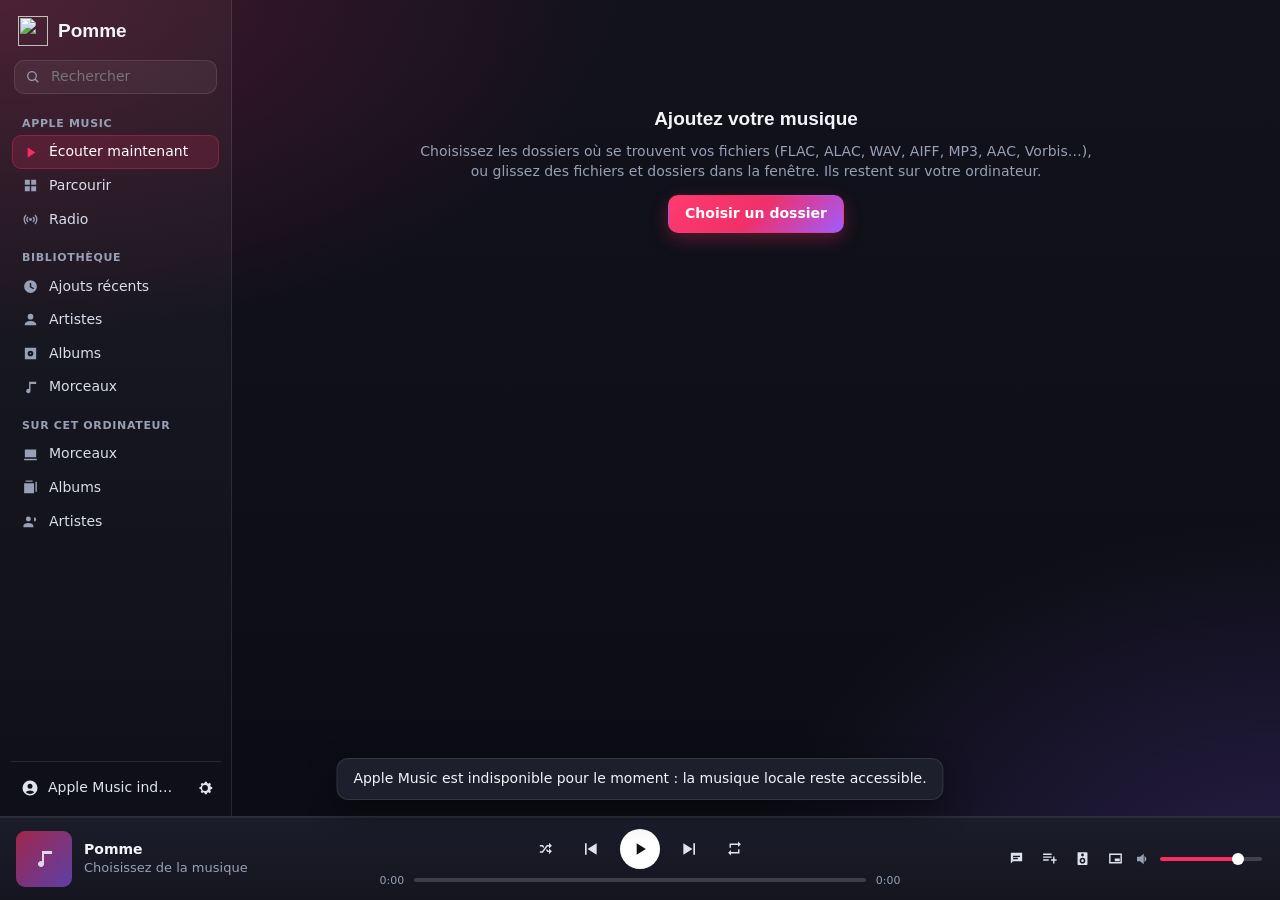
==== ui/index.html @ dce57dce "Publication initiale" ====
<!doctype html>
<html lang="fr">
<head>
<meta charset="utf-8">
<meta name="viewport" content="width=device-width, initial-scale=1">
<title>Pomme</title>
<link rel="icon" href="icon.png">
<link rel="stylesheet" href="style.css">
</head>
<body>
<div id="ambient"></div>

<aside id="side">
  <div class="brand"><img src="icon.png" alt=""><span class="label">Pomme</span></div>
  <label class="search" title="Rechercher (Ctrl+F)"><svg viewBox="0 0 24 24"><path d="M10.5 3a7.5 7.5 0 0 1 5.9 12.1l4.2 4.2-1.4 1.4-4.2-4.2A7.5 7.5 0 1 1 10.5 3zm0 2a5.5 5.5 0 1 0 0 11 5.5 5.5 0 0 0 0-11z"/></svg><input id="q" type="search" placeholder="Rechercher" autocomplete="off" spellcheck="false"></label>
  <nav id="nav">
    <div class="sec">Apple Music</div>
    <a data-view="home" title="Écouter maintenant"><svg viewBox="0 0 24 24"><path d="M8 5v14l11-7z"/></svg><span class="label">Écouter maintenant</span></a>
    <a data-view="browse" title="Parcourir"><svg viewBox="0 0 24 24"><path d="M4 4h7v7H4zm9 0h7v7h-7zM4 13h7v7H4zm9 0h7v7h-7z"/></svg><span class="label">Parcourir</span></a>
    <a data-view="radio" title="Radio"><svg viewBox="0 0 24 24"><path d="M12 10a2 2 0 1 1 0 4 2 2 0 0 1 0-4zM7.8 7.8l1.4 1.4a4 4 0 0 0 0 5.6l-1.4 1.4a6 6 0 0 1 0-8.4zm8.4 0a6 6 0 0 1 0 8.4l-1.4-1.4a4 4 0 0 0 0-5.6zM5 5l1.4 1.4a8 8 0 0 0 0 11.2L5 19A10 10 0 0 1 5 5zm14 0a10 10 0 0 1 0 14l-1.4-1.4a8 8 0 0 0 0-11.2z"/></svg><span class="label">Radio</span></a>
    <div class="sec">Bibliothèque</div>
    <a data-view="recent" title="Ajouts récents"><svg viewBox="0 0 24 24"><path d="M12 3a9 9 0 1 1 0 18 9 9 0 0 1 0-18zm-1 4v6l5 3 1-1.6-4-2.4V7z"/></svg><span class="label">Ajouts récents</span></a>
    <a data-view="artists" title="Artistes"><svg viewBox="0 0 24 24"><path d="M12 4a4 4 0 1 1 0 8 4 4 0 0 1 0-8zm0 10c4.4 0 8 2 8 4.5V20H4v-1.5C4 16 7.6 14 12 14z"/></svg><span class="label">Artistes</span></a>
    <a data-view="albums" title="Albums"><svg viewBox="0 0 24 24"><path d="M4 4h16v16H4zm8 4a4 4 0 1 0 0 8 4 4 0 0 0 0-8zm0 3a1 1 0 1 1 0 2 1 1 0 0 1 0-2z"/></svg><span class="label">Albums</span></a>
    <a data-view="songs" title="Morceaux"><svg viewBox="0 0 24 24"><path d="M10 4h10v3h-8v10a3 3 0 1 1-2-2.8z"/></svg><span class="label">Morceaux</span></a>
    <div class="sec">Sur cet ordinateur</div>
    <a data-view="local-songs" title="Morceaux locaux"><svg viewBox="0 0 24 24"><path d="M4 5h16v11H4zm-1 13h18v2H3z"/></svg><span class="label">Morceaux</span></a>
    <a data-view="local-albums" title="Albums locaux"><svg viewBox="0 0 24 24"><path d="M3 6h14v14H3zm16-2v14h2V4zm-4-2H5v2h10z"/></svg><span class="label">Albums</span></a>
    <a data-view="local-artists" title="Artistes locaux"><svg viewBox="0 0 24 24"><path d="M9 5a3.5 3.5 0 1 1 0 7 3.5 3.5 0 0 1 0-7zm0 9c3.9 0 7 1.7 7 4v2H2v-2c0-2.3 3.1-4 7-4zm8-8a3 3 0 1 1 0 6"/></svg><span class="label">Artistes</span></a>
    <div class="sec needs-auth">Playlists</div>
    <div id="playlists" class="needs-auth"></div>
  </nav>
  <div class="side-foot">
    <button id="account" class="ghost" title="Compte Apple Music"><svg viewBox="0 0 24 24"><path d="M12 3a9 9 0 1 1 0 18 9 9 0 0 1 0-18zm0 4a3 3 0 1 0 0 6 3 3 0 0 0 0-6zm0 8c-2.2 0-4 .9-5 2.2a7 7 0 0 0 10 0c-1-1.3-2.8-2.2-5-2.2z"/></svg><span class="label" id="account-label">Se connecter</span></button>
    <button id="settings-btn" class="ghost icon" title="Réglages"><svg viewBox="0 0 24 24"><path d="M12 8.5a3.5 3.5 0 1 1 0 7 3.5 3.5 0 0 1 0-7zm8.6 2.3-1.7-.3a7 7 0 0 0-.7-1.7l1-1.4-1.6-1.6-1.4 1a7 7 0 0 0-1.7-.7l-.3-1.7h-2.4l-.3 1.7a7 7 0 0 0-1.7.7l-1.4-1-1.6 1.6 1 1.4a7 7 0 0 0-.7 1.7l-1.7.3v2.4l1.7.3c.2.6.4 1.2.7 1.7l-1 1.4 1.6 1.6 1.4-1c.5.3 1.1.5 1.7.7l.3 1.7h2.4l.3-1.7c.6-.2 1.2-.4 1.7-.7l1.4 1 1.6-1.6-1-1.4c.3-.5.5-1.1.7-1.7l1.7-.3z"/></svg></button>
  </div>
</aside>
<div id="scrim"></div>

<main id="main">
  <div id="topbar"><button id="menu-btn" class="ghost icon" title="Menu"><svg viewBox="0 0 24 24"><path d="M3 6h18v2H3zm0 5h18v2H3zm0 5h18v2H3z"/></svg></button><button id="back-btn" class="ghost icon" title="Retour"><svg viewBox="0 0 24 24"><path d="M15 5l-7 7 7 7 1.4-1.4L10.8 12l5.6-5.6z"/></svg></button></div>
  <div id="view"></div>
</main>

<section id="panel" hidden>
  <div class="panel-head"><div class="tabs"><button data-panel="lyrics">Paroles</button><button data-panel="queue">À suivre</button></div><button class="ghost icon" id="panel-close" title="Fermer">✕</button></div>
  <div id="panel-body"></div>
</section>

<footer id="player">
  <div class="now">
    <button id="np-cover" title="Afficher les paroles en plein écran"><svg viewBox="0 0 24 24"><path d="M10 4h10v3h-8v10a3 3 0 1 1-2-2.8z"/></svg><img id="np-art" alt="" hidden></button>
    <div class="np-text"><div id="np-title">Pomme</div><div id="np-sub">Choisissez de la musique</div></div>
    <span id="np-badge" class="badge" hidden></span>
  </div>
  <div class="transport">
    <div class="buttons">
      <button id="shuffle" class="ghost icon small" title="Aléatoire"><svg viewBox="0 0 24 24"><path d="M17 4l4 4-4 4V9h-2.2l-6.6 9H4v-2h3.2l6.6-9H17V4zM4 7h4.2l2 2.7-1.2 1.7L7.2 9H4V7zm11.8 8H17v-3l4 4-4 4v-3h-2.2l-2-2.7 1.2-1.7 1.8 2.4z"/></svg></button>
      <button id="prev" class="ghost icon" title="Précédent"><svg viewBox="0 0 24 24"><path d="M6 5h2v14H6zM20 5v14L9 12z"/></svg></button>
      <button id="play" class="play" title="Lecture"><svg viewBox="0 0 24 24" class="play-ico"><path d="M8 5v14l11-7z"/></svg></button>
      <button id="next" class="ghost icon" title="Suivant"><svg viewBox="0 0 24 24"><path d="M16 5h2v14h-2zM4 5v14l11-7z"/></svg></button>
      <button id="repeat" class="ghost icon small" title="Répéter"><svg viewBox="0 0 24 24"><path d="M7 7h10v3l4-4-4-4v3H5v6h2V7zm10 10H7v-3l-4 4 4 4v-3h12v-6h-2v4z"/></svg><i class="repeat-one" hidden>1</i></button>
    </div>
    <div class="seek"><span class="t-pos">0:00</span><div class="bar"><div class="bar-fill"></div></div><span class="t-dur">0:00</span></div>
  </div>
  <div class="extras">
    <button id="lyrics-btn" class="ghost icon small" title="Paroles"><svg viewBox="0 0 24 24"><path d="M4 4h16v12H7l-3 3V4zm3 4v2h10V8H7zm0 3v2h7v-2H7z"/></svg></button>
    <button id="queue-btn" class="ghost icon small" title="À suivre"><svg viewBox="0 0 24 24"><path d="M3 5h12v2H3zm0 4h12v2H3zm0 4h8v2H3zm14 0v-4h2v4h3v2h-3v4h-2v-4h-3v-2z"/></svg></button>
    <button id="out-btn" class="ghost icon small" title="Sortie audio (haut-parleurs, casque, Bluetooth)"><svg viewBox="0 0 24 24"><path d="M6 3h12a1 1 0 0 1 1 1v16a1 1 0 0 1-1 1H6a1 1 0 0 1-1-1V4a1 1 0 0 1 1-1zm6 2a2 2 0 1 0 0 4 2 2 0 0 0 0-4zm0 6a4 4 0 1 0 0 8 4 4 0 0 0 0-8zm0 2.2a1.8 1.8 0 1 1 0 3.6 1.8 1.8 0 0 1 0-3.6z"/></svg></button>
    <button id="mini-btn" class="ghost icon small" title="Mini-lecteur"><svg viewBox="0 0 24 24"><path d="M3 5h18v14H3zm2 2v10h14V7zm6 5h7v4h-7z"/></svg></button>
    <div class="vol"><svg viewBox="0 0 24 24" class="vol-ico"><path d="M4 9h4l5-4v14l-5-4H4zm12.5 3a4.5 4.5 0 0 0-2.5-4v8a4.5 4.5 0 0 0 2.5-4z"/></svg><input id="vol" type="range" min="0" max="1" step="0.01" title="Volume"></div>
  </div>
</footer>

<!-- lecture en plein écran avec paroles -->
<section id="np" hidden>
  <div class="np-bg"><img id="np-bg" alt=""></div>
  <button class="ghost icon np-close" id="np-close" title="Fermer (Échap)"><svg viewBox="0 0 24 24"><path d="M7 10l5 5 5-5 1.4 1.4L12 17.8l-6.4-6.4z"/></svg></button>
  <div class="np-left">
    <img id="np-big" alt="">
    <div class="np-meta"><div class="np-t" id="np-big-title"></div><div class="np-s" id="np-big-sub"></div></div>
    <div class="seek"><span class="t-pos">0:00</span><div class="bar"><div class="bar-fill"></div></div><span class="t-dur">0:00</span></div>
    <div class="buttons big">
      <button class="ghost icon" data-act="shuffle" title="Aléatoire"><svg viewBox="0 0 24 24"><path d="M17 4l4 4-4 4V9h-2.2l-6.6 9H4v-2h3.2l6.6-9H17V4zM4 7h4.2l2 2.7-1.2 1.7L7.2 9H4V7zm11.8 8H17v-3l4 4-4 4v-3h-2.2l-2-2.7 1.2-1.7 1.8 2.4z"/></svg></button>
      <button class="ghost icon" data-act="prev" title="Précédent"><svg viewBox="0 0 24 24"><path d="M6 5h2v14H6zM20 5v14L9 12z"/></svg></button>
      <button class="play" data-act="play" title="Lecture"><svg viewBox="0 0 24 24" class="play-ico"><path d="M8 5v14l11-7z"/></svg></button>
      <button class="ghost icon" data-act="next" title="Suivant"><svg viewBox="0 0 24 24"><path d="M16 5h2v14h-2zM4 5v14l11-7z"/></svg></button>
      <button class="ghost icon" data-act="repeat" title="Répéter"><svg viewBox="0 0 24 24"><path d="M7 7h10v3l4-4-4-4v3H5v6h2V7zm10 10H7v-3l-4 4 4 4v-3h12v-6h-2v4z"/></svg></button>
    </div>
  </div>
  <div class="np-right">
    <div class="tabs np-tabs"><button data-np="lyrics">Paroles</button><button data-np="queue">À suivre</button></div>
    <div class="np-lyrics" id="np-lyrics"></div>
    <div class="np-queue" id="np-queue" hidden></div>
  </div>
</section>

<!-- mini-lecteur -->
<section id="mini" hidden>
  <div class="np-bg"><img id="mini-bg" alt=""></div>
  <img id="mini-art" alt="">
  <div class="mini-meta"><div class="np-t" id="mini-title">Pomme</div><div class="np-s" id="mini-sub"></div></div>
  <div class="seek"><span class="t-pos">0:00</span><div class="bar"><div class="bar-fill"></div></div><span class="t-dur">0:00</span></div>
  <div class="buttons">
    <button class="ghost icon" data-act="prev" title="Précédent"><svg viewBox="0 0 24 24"><path d="M6 5h2v14H6zM20 5v14L9 12z"/></svg></button>
    <button class="play" data-act="play" title="Lecture"><svg viewBox="0 0 24 24" class="play-ico"><path d="M8 5v14l11-7z"/></svg></button>
    <button class="ghost icon" data-act="next" title="Suivant"><svg viewBox="0 0 24 24"><path d="M16 5h2v14h-2zM4 5v14l11-7z"/></svg></button>
  </div>
  <button class="ghost mini-exit" id="mini-exit" title="Agrandir">⤢ Agrandir</button>
</section>

<!-- connexion Apple (la page d'Apple s'affiche au centre, par-dessus) -->
<div id="auth" hidden><div class="auth-bar"><span>Connexion à Apple Music — passkey iPhone, Windows Hello ou mot de passe</span><button class="btn" id="auth-cancel">Annuler</button></div></div>

<div id="toast" hidden></div>
<script src="app.js"></script>
</body>
</html>
---- ui/style.css ----
/* Pomme — « liquid glass » dessiné par l'interface (fenêtre opaque : aucun
   artefact de transparence). Peu d'ombres, aucun flou en temps réel : le
   défilement reste fluide à 144 Hz et plus. */
:root {
  --text: #f2f4fa;
  --soft: #c9d0e0;
  --dim: #98a0b6;
  --faint: rgba(255, 255, 255, .055);
  --line: rgba(255, 255, 255, .1);
  --hover: rgba(255, 255, 255, .08);
  --accent: #fa2d62;
  --accent2: #8c5cff;
  --base: #0d0e16;
  --side: 232px;
  --panel: 360px;
  --player: 84px;
  --pad: clamp(14px, 2.4vw, 32px);
  color-scheme: dark;
}
* { box-sizing: border-box; }
[hidden] { display: none !important; }
html, body { margin: 0; height: 100%; overflow: hidden; }
body {
  font: 14px/1.4 "Segoe UI Variable Text", "Segoe UI", system-ui, sans-serif;
  color: var(--text);
  background: var(--base);
  user-select: none;
  -webkit-font-smoothing: antialiased;
  display: grid;
  grid-template-columns: var(--side) minmax(0, 1fr) 0;
  grid-template-rows: minmax(0, 1fr) var(--player);
  grid-template-areas: "side main panel" "player player player";
}
body.with-panel { grid-template-columns: var(--side) minmax(0, 1fr) var(--panel); }
svg { width: 20px; height: 20px; fill: currentColor; flex: none; }
button { font: inherit; color: inherit; border: 0; background: none; cursor: pointer; padding: 0; }
input { font: inherit; color: inherit; }
a { color: inherit; text-decoration: none; cursor: pointer; }
img { display: block; }
::-webkit-scrollbar { width: 10px; height: 10px; }
::-webkit-scrollbar-thumb { background: rgba(255, 255, 255, .14); border-radius: 10px; border: 3px solid transparent; background-clip: content-box; }
::-webkit-scrollbar-corner { background: transparent; }

/* fond : halos de couleur tirés de la pochette (une couche fixe, jamais repeinte au défilement) */
#ambient {
  position: fixed; inset: 0; pointer-events: none; z-index: 0;
  background:
    radial-gradient(70% 55% at 0% 0%, var(--amb1, rgba(250, 45, 98, .22)), transparent 70%),
    radial-gradient(60% 60% at 100% 100%, var(--amb2, rgba(140, 92, 255, .22)), transparent 70%),
    linear-gradient(180deg, #11121c, #0b0c13);
}

/* panneaux de verre : teinte claire, liseré, reflet supérieur */
.glass {
  background: linear-gradient(180deg, rgba(255, 255, 255, .075), rgba(255, 255, 255, .03));
  border: 1px solid var(--line);
  box-shadow: inset 0 1px 0 rgba(255, 255, 255, .08);
}

/* ── barre latérale ─────────────────────────────────────────────────── */
#side {
  grid-area: side; position: relative; z-index: 2; min-height: 0; min-width: 0; overflow: hidden;
  display: flex; flex-direction: column; padding: 14px 10px 10px;
  border-right: 1px solid var(--line);
  background: linear-gradient(180deg, rgba(255, 255, 255, .045), rgba(255, 255, 255, .015));
}
.brand { display: flex; align-items: center; gap: 10px; padding: 2px 8px 14px; font: 650 19px "Segoe UI Variable Display", "Segoe UI", sans-serif; }
.brand img { width: 30px; height: 30px; }
.search { display: flex; align-items: center; gap: 8px; margin: 0 4px 8px; padding: 0 10px; height: 34px; border-radius: 10px; background: var(--faint); border: 1px solid var(--line); color: var(--dim); }
.search:focus-within { border-color: rgba(250, 45, 98, .6); color: var(--text); }
.search svg { width: 16px; height: 16px; }
.search input { flex: 1; border: 0; outline: 0; background: none; min-width: 0; }
#nav { flex: 1; overflow-y: auto; overflow-x: hidden; padding: 0 2px; }
#nav .sec { margin: 14px 10px 4px; font-size: 11px; font-weight: 650; letter-spacing: .06em; text-transform: uppercase; color: var(--dim); white-space: nowrap; }
#nav a { display: flex; align-items: center; gap: 10px; padding: 7px 10px; border-radius: 9px; white-space: nowrap; color: #d9deeb; }
#nav a svg { width: 17px; height: 17px; color: var(--dim); }
#nav a .label { overflow: hidden; text-overflow: ellipsis; }
#nav a:hover { background: var(--hover); }
#nav a.on { background: rgba(250, 45, 98, .16); color: #fff; box-shadow: inset 0 0 0 1px rgba(250, 45, 98, .32); }
#nav a.on svg { color: var(--accent); }
#playlists a { padding-top: 5px; padding-bottom: 5px; }
.pl-ic { flex: none; width: 22px; height: 22px; margin: 0 -2px; border-radius: 5px; overflow: hidden; display: grid; place-items: center; background: linear-gradient(135deg, rgba(250, 45, 98, .35), rgba(120, 90, 255, .3)); }
.pl-ic img { width: 100%; height: 100%; object-fit: cover; }
#nav a .pl-ic svg { width: 13px; height: 13px; color: #fff; }
body.signed-out .needs-auth { display: none !important; }
.side-foot { display: flex; align-items: center; gap: 4px; padding-top: 8px; border-top: 1px solid var(--line); }
#account { flex: 1; min-width: 0; display: flex; align-items: center; gap: 8px; text-align: left; padding: 8px 10px; border-radius: 9px; }
#account .label { overflow: hidden; text-overflow: ellipsis; white-space: nowrap; }
#account.on svg { color: var(--accent); }
#scrim { display: none; }

.ghost { padding: 6px; border-radius: 9px; color: #dfe3ee; }
.ghost:hover { background: var(--hover); }
.ghost.on, .ghost.on svg { color: var(--accent); }
.icon { display: inline-flex; align-items: center; justify-content: center; }
.small svg { width: 17px; height: 17px; }
.btn { display: inline-flex; align-items: center; gap: 6px; padding: 8px 16px; border-radius: 10px; background: rgba(255, 255, 255, .09); border: 1px solid rgba(255, 255, 255, .16); font-weight: 600; white-space: nowrap; }
.btn:hover { background: rgba(255, 255, 255, .15); }
.btn.primary { background: linear-gradient(135deg, #ff3b6e, #f0306a 50%, #a05cff); border-color: transparent; color: #fff; box-shadow: 0 6px 18px rgba(250, 45, 98, .3); }
.btn.primary:hover { filter: brightness(1.1); }
.btn.small { padding: 5px 11px; font-size: 13px; }

/* ── contenu ────────────────────────────────────────────────────────── */
#main { grid-area: main; position: relative; z-index: 1; min-width: 0; min-height: 0; overflow-y: auto; overflow-x: hidden; container-type: inline-size; overscroll-behavior: contain; }
#topbar { display: none; position: sticky; top: 0; z-index: 3; padding: 8px 10px; gap: 6px; background: linear-gradient(180deg, rgba(13, 14, 22, .95), rgba(13, 14, 22, 0)); }
#view { padding: 22px var(--pad) 40px; }
h1 { font: 700 clamp(22px, 3.2vw, 30px)/1.15 "Segoe UI Variable Display", "Segoe UI", sans-serif; margin: 6px 0 18px; letter-spacing: -.01em; overflow-wrap: anywhere; }
h2 { font: 650 clamp(16px, 2vw, 19px) "Segoe UI Variable Display", "Segoe UI", sans-serif; margin: 26px 0 12px; }
.muted { color: var(--dim); }
.row-head { display: flex; align-items: center; gap: 10px; flex-wrap: wrap; }
.row-head h1, .row-head h2 { flex: 1; min-width: 0; }

/* grilles de pochettes */
.grid { display: grid; grid-template-columns: repeat(auto-fill, minmax(clamp(130px, 18cqi, 180px), 1fr)); gap: 20px 16px; }
.shelf { display: grid; grid-auto-flow: column; grid-auto-columns: clamp(130px, 17cqi, 172px); gap: 16px; overflow-x: auto; overflow-y: hidden; padding-bottom: 8px; overscroll-behavior-x: contain; }
.section { content-visibility: auto; contain-intrinsic-size: auto 300px; }
.card { cursor: pointer; min-width: 0; }
.card .art { position: relative; aspect-ratio: 1; border-radius: 12px; overflow: hidden; background: linear-gradient(135deg, rgba(250, 45, 98, .25), rgba(140, 92, 255, .25)); outline: 1px solid var(--line); outline-offset: -1px; }
.card.round .art { border-radius: 50%; }
.card img { width: 100%; height: 100%; object-fit: cover; }
.card .t { margin-top: 8px; font-weight: 600; white-space: nowrap; overflow: hidden; text-overflow: ellipsis; }
.card .s { color: var(--dim); font-size: 13px; white-space: nowrap; overflow: hidden; text-overflow: ellipsis; }
.card .hover-play { position: absolute; right: 8px; bottom: 8px; width: 38px; height: 38px; border-radius: 50%; display: flex; align-items: center; justify-content: center; background: rgba(250, 45, 98, .95); opacity: 0; transition: opacity .12s; }
.card:hover .hover-play { opacity: 1; }
.letter { display: flex; align-items: center; justify-content: center; font: 700 44px "Segoe UI", sans-serif; }
.letter img { position: absolute; inset: 0; }

/* listes de morceaux (virtualisées) — colonnes : poignée, pochette, titre, artiste, album, format, durée, action */
.tracks { position: relative; contain: strict; }
.trow, .thead { display: grid; grid-template-columns: 18px 44px minmax(0, 3fr) minmax(0, 2fr) minmax(0, 2fr) 64px 52px 0; align-items: center; gap: 12px; padding: 0 10px; }
.trow { position: absolute; left: 0; right: 0; top: 0; height: 52px; border-radius: 10px; contain: layout paint; }
.trow:hover { background: var(--hover); }
.trow.playing .t { color: var(--accent); }
.trow .art { width: 40px; height: 40px; border-radius: 6px; overflow: hidden; background: linear-gradient(135deg, rgba(250, 45, 98, .3), rgba(140, 92, 255, .3)); }
.trow .art img { width: 100%; height: 100%; object-fit: cover; }
.trow .c { white-space: nowrap; overflow: hidden; text-overflow: ellipsis; }
.trow .c.sub { color: var(--dim); }
.trow .t small { display: none; color: var(--dim); font-size: 12px; overflow: hidden; text-overflow: ellipsis; }
.trow .fmt { font-size: 11px; color: var(--dim); white-space: nowrap; overflow: hidden; }
.trow .dur { text-align: right; color: var(--dim); font-variant-numeric: tabular-nums; }
.trow .act { visibility: hidden; color: var(--dim); }
.trow .act:hover { color: #ff7a7a; }
.trow .grip { color: var(--dim); cursor: grab; font-size: 14px; text-align: center; visibility: hidden; touch-action: none; }
.thead { padding-bottom: 8px; color: var(--dim); font-size: 12px; border-bottom: 1px solid var(--line); margin-bottom: 6px; }
.thead .r { text-align: right; }
/* playlists modifiables : poignée de déplacement, suppression en mode édition */
.tracks.editable .grip { visibility: visible; }
.tracks.editing .trow, .tracks.editing ~ .thead, .thead.editing { grid-template-columns: 18px 44px minmax(0, 3fr) minmax(0, 2fr) minmax(0, 2fr) 0 52px 28px; }
.tracks.editing .act { visibility: visible; }
.tracks.editing .fmt { visibility: hidden; }
.trow.dragging { background: rgba(250, 45, 98, .18); box-shadow: 0 10px 30px rgba(0, 0, 0, .5); z-index: 2; cursor: grabbing; transition: none; }
.drop-line { position: absolute; left: 10px; right: 10px; height: 2px; margin-top: -1px; background: var(--accent); border-radius: 2px; pointer-events: none; z-index: 3; }

@container (max-width: 860px) {
  .trow, .thead, .tracks.editing .trow, .thead.editing { grid-template-columns: 18px 44px minmax(0, 3fr) minmax(0, 2fr) 0 0 52px 28px; }
  .trow .alb, .thead .alb, .trow .fmt, .thead .fmt { visibility: hidden; }
}
@container (max-width: 560px) {
  .trow, .thead, .tracks.editing .trow, .thead.editing { grid-template-columns: 18px 44px minmax(0, 1fr) 0 0 0 46px 28px; gap: 10px; padding: 0 6px; }
  .trow .art-c, .thead .art-c { visibility: hidden; }
  .trow .t small { display: block; }
  .trow .t { line-height: 1.25; }
}

/* en-tête album / playlist */
.hero { display: flex; gap: clamp(16px, 3cqi, 28px); align-items: flex-end; margin-bottom: 20px; }
.hero .cover { width: clamp(130px, 24cqi, 230px); aspect-ratio: 1; flex: none; border-radius: 16px; overflow: hidden; background: linear-gradient(135deg, #fa2d62, #8c5cff); outline: 1px solid var(--line); outline-offset: -1px; }
.hero .cover img { width: 100%; height: 100%; object-fit: cover; }
.hero .cover.round { border-radius: 50%; }
.hero .info { min-width: 0; }
.hero .info h1 { margin-bottom: 6px; }
.hero .actions { display: flex; flex-wrap: wrap; gap: 8px; margin-top: 14px; }
@container (max-width: 560px) {
  .hero { flex-direction: column; align-items: center; text-align: center; }
  .hero .actions { justify-content: center; }
}
.badge { font-size: 10px; font-weight: 700; letter-spacing: .04em; padding: 2px 6px; border-radius: 5px; border: 1px solid rgba(255, 255, 255, .25); color: #e8ebf5; white-space: nowrap; }
.badge.lossless { border-color: rgba(250, 45, 98, .6); color: #ff8fb0; }

/* barre d'édition de playlist */
.editbar { display: flex; flex-wrap: wrap; gap: 8px; align-items: center; padding: 12px; border-radius: 14px; margin-bottom: 12px; }
.editbar input[type=text], .editbar input[type=search] { flex: 1 1 200px; min-width: 0; padding: 8px 12px; border-radius: 10px; border: 1px solid var(--line); background: rgba(0, 0, 0, .25); outline: 0; }
.editbar input:focus { border-color: rgba(250, 45, 98, .6); }
.editbar .grp { display: flex; flex-wrap: wrap; gap: 6px; align-items: center; }
.add-results { margin: 0 0 14px; border-radius: 12px; overflow: hidden; padding: 4px; }
.chip { padding: 5px 11px; border-radius: 16px; background: var(--faint); border: 1px solid var(--line); cursor: pointer; white-space: nowrap; }
.chip:hover { background: var(--hover); }
.chip.on { background: rgba(250, 45, 98, .2); border-color: rgba(250, 45, 98, .5); }
.chips { display: flex; flex-wrap: wrap; gap: 8px; }

/* ── lecteur ────────────────────────────────────────────────────────── */
#player {
  grid-area: player; position: relative; z-index: 3; min-width: 0;
  display: grid; grid-template-columns: minmax(0, 1fr) minmax(260px, 1.5fr) minmax(0, 1fr); align-items: center; gap: 16px;
  padding: 0 16px; border-top: 1px solid var(--line);
  background: linear-gradient(180deg, #1c1d2b, #14151f);
  box-shadow: inset 0 1px 0 rgba(255, 255, 255, .06);
}
.now { display: flex; align-items: center; gap: 12px; min-width: 0; }
#np-cover { position: relative; width: 56px; height: 56px; flex: none; border-radius: 9px; overflow: hidden; display: flex; align-items: center; justify-content: center; background: linear-gradient(135deg, rgba(250, 45, 98, .6), rgba(140, 92, 255, .6)); }
#np-cover svg { width: 24px; height: 24px; opacity: .85; }
#np-art { position: absolute; inset: 0; width: 100%; height: 100%; object-fit: cover; }
#np-cover:hover::after { content: "⤢"; position: absolute; inset: 0; display: flex; align-items: center; justify-content: center; background: rgba(0, 0, 0, .45); font-size: 20px; }
.np-text { min-width: 0; }
#np-title { font-weight: 600; white-space: nowrap; overflow: hidden; text-overflow: ellipsis; }
#np-sub { color: var(--dim); font-size: 13px; white-space: nowrap; overflow: hidden; text-overflow: ellipsis; }
.transport { display: flex; flex-direction: column; align-items: center; gap: 4px; min-width: 0; }
.buttons { display: flex; align-items: center; justify-content: center; gap: 14px; }
.play { width: 40px; height: 40px; flex: none; border-radius: 50%; display: flex; align-items: center; justify-content: center; background: #fff; color: #111; }
.play:hover { transform: scale(1.05); }
#repeat { position: relative; }
.repeat-one { position: absolute; right: 1px; bottom: 0; font-size: 9px; font-style: normal; font-weight: 700; }
.seek { display: flex; align-items: center; gap: 10px; width: 100%; font-size: 11px; color: var(--dim); font-variant-numeric: tabular-nums; }
.bar { position: relative; flex: 1; height: 14px; cursor: pointer; }
.bar::before { content: ""; position: absolute; left: 0; right: 0; top: 5px; height: 4px; border-radius: 4px; background: rgba(255, 255, 255, .17); }
.bar-fill { position: absolute; left: 0; right: 0; top: 5px; height: 4px; border-radius: 4px; background: #fff; transform-origin: left; transform: scaleX(0); transition: transform .25s linear; will-change: transform; }
.bar:hover .bar-fill { background: var(--accent); }
.extras { display: flex; align-items: center; justify-content: flex-end; gap: 4px; min-width: 0; }
.vol { display: flex; align-items: center; gap: 6px; }
.vol-ico { color: var(--dim); width: 18px; height: 18px; }
input[type=range] { -webkit-appearance: none; appearance: none; height: 4px; border-radius: 4px; background: rgba(255, 255, 255, .18); outline: none; }
input[type=range]::-webkit-slider-thumb { -webkit-appearance: none; width: 12px; height: 12px; border-radius: 50%; background: #fff; }
#vol { width: clamp(70px, 8vw, 110px); background: linear-gradient(90deg, var(--accent) var(--v, 50%), rgba(255, 255, 255, .18) var(--v, 50%)); }

/* ── panneau paroles / file d'attente ───────────────────────────────── */
#panel { grid-area: panel; position: relative; z-index: 2; min-width: 0; min-height: 0; display: flex; flex-direction: column; border-left: 1px solid var(--line); background: linear-gradient(180deg, rgba(255, 255, 255, .04), rgba(255, 255, 255, .015)); overflow: hidden; }
.panel-head { display: flex; align-items: center; justify-content: space-between; padding: 12px 12px 8px; }
.tabs { display: flex; gap: 4px; padding: 3px; border-radius: 10px; background: var(--faint); }
.tabs button { padding: 5px 14px; border-radius: 8px; color: var(--dim); }
.tabs button.on { background: rgba(255, 255, 255, .12); color: #fff; }
#panel-body { flex: 1; min-height: 0; overflow-y: auto; padding: 4px 18px 24px; overscroll-behavior: contain; }
.qitem { display: flex; align-items: center; gap: 10px; padding: 6px; border-radius: 9px; cursor: pointer; }
.qitem:hover { background: var(--hover); }
.qitem.cur { background: rgba(250, 45, 98, .14); }
.qitem img, .qitem .ph { width: 40px; height: 40px; border-radius: 6px; flex: none; object-fit: cover; background: linear-gradient(135deg, rgba(250, 45, 98, .3), rgba(140, 92, 255, .3)); }
.qitem .c { min-width: 0; flex: 1; }
.qitem .c div { white-space: nowrap; overflow: hidden; text-overflow: ellipsis; }

/* paroles : aucune mise à l'échelle (pas de chevauchement entre lignes) */
.lyrics { padding: 32vh 0 40vh; }
.lyrics .l { margin: 0 0 .7em; font: 700 22px/1.3 "Segoe UI Variable Display", "Segoe UI", sans-serif; color: rgba(255, 255, 255, .34); cursor: pointer; transition: color .3s; overflow-wrap: anywhere; }
.lyrics .l:hover { color: rgba(255, 255, 255, .6); }
.lyrics .l.past { color: rgba(255, 255, 255, .48); }
.lyrics .l.on { color: #fff; }
.lyrics .l.timed.on { color: rgba(255, 255, 255, .42); }
.lyrics .w { color: inherit; }
.lyrics .l.on .w.sung { color: #fff; }
.lyrics .l.on .w.cur { color: transparent; background: linear-gradient(90deg, #fff var(--p, 0%), rgba(255, 255, 255, .42) calc(var(--p, 0%) + 8%)); -webkit-background-clip: text; background-clip: text; }
.lyrics .bgv { display: block; font-size: .68em; font-weight: 600; margin-top: .25em; }
.lyrics .gap { letter-spacing: .4em; }
.lyrics.plain .l { font-size: 17px; font-weight: 600; color: #dfe3ee; cursor: default; }
.lyrics .src { font-size: 11px; color: var(--dim); margin-top: 20px; }

/* ── lecture en plein écran ─────────────────────────────────────────── */
#np, #mini { position: fixed; inset: 0; z-index: 10; overflow: hidden; background: #0b0c13; }
.np-bg { position: absolute; inset: 0; overflow: hidden; }
/* une pochette de 32 px agrandie donne un flou naturel, sans filtre coûteux */
.np-bg img { width: 100%; height: 100%; object-fit: cover; transform: scale(1.15); opacity: .55; }
.np-bg::after { content: ""; position: absolute; inset: 0; background: linear-gradient(180deg, rgba(8, 9, 14, .35), rgba(8, 9, 14, .8)); }
#np { display: grid; grid-template-columns: minmax(0, 1fr) minmax(0, 1.15fr); gap: clamp(20px, 5vw, 80px); padding: clamp(24px, 5vh, 70px) clamp(20px, 6vw, 100px); align-items: center; }
#np > *:not(.np-bg) { position: relative; }
#np > .np-close { position: absolute; top: 14px; right: 16px; z-index: 2; }
.np-left { display: flex; flex-direction: column; align-items: center; gap: 18px; min-width: 0; }
#np-big { width: min(100%, 52vh, 520px); aspect-ratio: 1; border-radius: 18px; object-fit: cover; box-shadow: 0 30px 80px rgba(0, 0, 0, .5); background: linear-gradient(135deg, #fa2d62, #8c5cff); }
.np-meta { text-align: center; max-width: 100%; min-width: 0; }
.np-t { font: 700 clamp(18px, 2.4vw, 26px) "Segoe UI Variable Display", "Segoe UI", sans-serif; white-space: nowrap; overflow: hidden; text-overflow: ellipsis; }
.np-s { color: var(--soft); white-space: nowrap; overflow: hidden; text-overflow: ellipsis; }
.np-left .seek { max-width: min(100%, 520px); }
.buttons.big { gap: 22px; }
.buttons.big svg { width: 24px; height: 24px; }
.buttons.big .play { width: 56px; height: 56px; }
.buttons.big .play svg { width: 28px; height: 28px; }
.np-right { height: 100%; min-height: 0; min-width: 0; display: flex; flex-direction: column; gap: 10px; }
.np-tabs { align-self: flex-start; background: rgba(255, 255, 255, .08); }
.np-queue { flex: 1; min-height: 0; overflow-y: auto; padding-right: 6px; overscroll-behavior: contain; }
.np-queue .qitem { padding: 8px; }
.np-queue .qitem img, .np-queue .qitem .ph { width: 48px; height: 48px; }
/* couche à part : le fondu (mask) est appliqué par la carte graphique, le remplissage des mots ne repeint pas toute la zone */
.np-lyrics { flex: 1; min-height: 0; overflow-y: auto; scrollbar-width: none; will-change: transform; -webkit-mask-image: linear-gradient(180deg, transparent, #000 14%, #000 80%, transparent); }
.np-lyrics::-webkit-scrollbar { display: none; }
.np-lyrics .lyrics .l { font-size: clamp(22px, 2.9vw, 40px); }
@media (orientation: portrait), (max-width: 760px) {
  #np { grid-template-columns: minmax(0, 1fr); grid-template-rows: auto minmax(0, 1fr); align-items: stretch; }
  .np-left { flex-direction: row; flex-wrap: wrap; justify-content: center; gap: 12px 18px; }
  #np-big { width: clamp(80px, 22vh, 200px); }
  .np-meta { text-align: left; flex: 1 1 200px; }
  .np-left .seek, .buttons.big { flex-basis: 100%; }
  .np-lyrics .lyrics { padding: 12vh 0 30vh; }
  .np-lyrics .lyrics .l { font-size: clamp(20px, 5vw, 32px); }
}

/* ── mini-lecteur ───────────────────────────────────────────────────── */
#mini { display: flex; flex-direction: column; align-items: center; justify-content: center; gap: 12px; padding: 18px; }
#mini > *:not(.np-bg) { position: relative; }
#mini-art { width: min(58vw, 46vh); aspect-ratio: 1; border-radius: 14px; object-fit: cover; box-shadow: 0 18px 50px rgba(0, 0, 0, .5); background: linear-gradient(135deg, #fa2d62, #8c5cff); }
.mini-meta { text-align: center; max-width: 100%; min-width: 0; }
#mini .seek { max-width: 300px; }
#mini > .mini-exit { position: absolute; top: 8px; right: 8px; font-size: 12px; }

/* ── connexion Apple ────────────────────────────────────────────────── */
#auth { position: fixed; inset: 0; z-index: 20; background: rgba(5, 6, 10, .85); }
.auth-bar { display: flex; align-items: center; justify-content: space-between; gap: 12px; height: 48px; padding: 0 16px; background: #1c1d2a; border-bottom: 1px solid var(--line); color: var(--soft); }
.auth-bar span { overflow: hidden; text-overflow: ellipsis; white-space: nowrap; }

/* ── réglages ──────────────────────────────────────────────────────── */
.card-box { padding: 18px 20px; border-radius: 16px; margin-bottom: 14px; }
.eq { display: flex; gap: clamp(6px, 1.4vw, 14px); align-items: flex-end; height: 200px; padding: 10px 4px 0; overflow-x: auto; }
.eq .band { display: flex; flex-direction: column; align-items: center; gap: 6px; font-size: 11px; color: var(--dim); }
.eq input[type=range] { writing-mode: vertical-lr; direction: rtl; width: 4px; height: 140px; }
.eq input[type=range]::-webkit-slider-thumb { width: 14px; height: 14px; }
.toggle { display: inline-flex; align-items: center; gap: 10px; cursor: pointer; }
.toggle i { width: 38px; height: 22px; flex: none; border-radius: 11px; background: rgba(255, 255, 255, .18); position: relative; transition: background .15s; }
.toggle i::after { content: ""; position: absolute; left: 3px; top: 3px; width: 16px; height: 16px; border-radius: 50%; background: #fff; transition: transform .15s; }
.toggle.on i { background: var(--accent); }
.toggle.on i::after { transform: translateX(16px); }
.stack { display: flex; flex-direction: column; gap: 10px; }
.field { height: 32px; padding: 0 10px; border-radius: 9px; background: var(--faint); border: 1px solid var(--line); color: var(--text); outline: 0; max-width: 100%; }
.field:focus { border-color: rgba(250, 45, 98, .6); }
select { font: inherit; color: var(--text); background: #1b1c29; border: 1px solid var(--line); border-radius: 10px; padding: 7px 10px; max-width: 100%; }
.folder { display: flex; align-items: center; gap: 10px; padding: 8px 0; border-bottom: 1px solid var(--line); }
.folder span { flex: 1; min-width: 0; overflow: hidden; text-overflow: ellipsis; white-space: nowrap; }

.empty { text-align: center; padding: 60px 16px; color: var(--dim); }
.empty h2 { color: var(--text); }
.empty .btn { margin-top: 14px; }
#toast { position: fixed; left: 50%; bottom: calc(var(--player) + 16px); transform: translateX(-50%); max-width: calc(100vw - 32px); padding: 10px 16px; border-radius: 12px; background: #1e1f2c; border: 1px solid var(--line); box-shadow: 0 10px 30px rgba(0, 0, 0, .4); z-index: 30; }
.spinner { width: 26px; height: 26px; border-radius: 50%; border: 3px solid rgba(255, 255, 255, .15); border-top-color: var(--accent); animation: spin .8s linear infinite; margin: 60px auto; }
@keyframes spin { to { transform: rotate(360deg); } }
.menu { position: fixed; z-index: 25; padding: 6px; min-width: 220px; max-height: 70vh; overflow-y: auto; border-radius: 12px; background: #1e1f2e; border: 1px solid var(--line); box-shadow: 0 14px 40px rgba(0, 0, 0, .5); }
.menu .qitem { padding: 8px 10px; }
.menu.ask { left: 50%; top: 30%; transform: translateX(-50%); width: min(360px, calc(100vw - 32px)); padding: 16px; display: flex; flex-direction: column; gap: 12px; }
.ask-t { font-weight: 600; }
.ask-b { display: flex; justify-content: flex-end; gap: 8px; }

/* ── tailles de fenêtre ─────────────────────────────────────────────── */
/* paroles à côté seulement s'il reste de la place pour le contenu */
@media (max-width: 1080px) {
  body.with-panel { grid-template-columns: var(--side) 0 minmax(0, 1fr); }
  body.with-panel #main { visibility: hidden; }
}
/* barre latérale réduite aux icônes */
@media (max-width: 900px) {
  :root { --side: 64px; }
  #side { padding: 12px 8px; }
  #side .label, #nav .sec, .brand span { display: none; }
  .brand { justify-content: center; padding: 2px 0 12px; }
  .search { justify-content: center; padding: 0; margin: 0 2px 8px; }
  .search input { position: absolute; opacity: 0; width: 1px; }
  #nav a { justify-content: center; padding: 9px 0; }
  #nav a svg { width: 19px; height: 19px; }
  #playlists, #nav .sec { display: none; }
  .side-foot { flex-direction: column; }
  #account { justify-content: center; padding: 8px 0; flex: none; }
  #player { grid-template-columns: minmax(0, 1fr) auto auto; gap: 10px; }
  #player .transport .seek { display: none; }
  #player::before { content: ""; position: absolute; left: 0; top: -1px; height: 2px; width: var(--pp, 0%); background: var(--accent); }
  /* volume : l'icône ouvre le curseur au-dessus de la barre */
  .vol { position: relative; }
  .vol-ico { cursor: pointer; width: 20px; height: 20px; }
  .vol input { display: none; }
  .vol.open #vol { display: block; position: absolute; right: 6px; bottom: calc(100% + 22px); width: 130px; box-shadow: 0 0 0 12px #1e1f2e, 0 0 0 13px var(--line), 0 10px 30px 12px rgba(0, 0, 0, .5); }
}
/* recherche ouverte en mode icônes : champ flottant */
@media (max-width: 900px) and (min-width: 621px) {
  .search:focus-within { position: fixed; left: 70px; top: 52px; width: 280px; padding: 0 10px; z-index: 5; background: #1b1c29; }
  .search:focus-within input { position: static; opacity: 1; width: auto; }
}
/* écrans étroits ou portrait serré : menu escamotable */
@media (max-width: 620px) {
  body { grid-template-columns: 0 minmax(0, 1fr) 0; }
  body.with-panel { grid-template-columns: 0 0 minmax(0, 1fr); }
  #side { position: fixed; left: 0; top: 0; bottom: var(--player); width: 250px; transform: translateX(-100%); transition: transform .2s; z-index: 6; background: #14151f; padding: 14px 10px 10px; }
  #side .label, .brand span { display: revert; }
  #nav .sec, #playlists { display: block; }
  #nav a { justify-content: flex-start; padding: 8px 10px; }
  .search input { position: static; opacity: 1; width: auto; }
  .search { justify-content: flex-start; padding: 0 10px; margin: 0 4px 8px; }
  .side-foot { flex-direction: row; }
  #account { flex: 1; justify-content: flex-start; padding: 8px 10px; }
  body.drawer #side { transform: none; }
  body.drawer #scrim { display: block; position: fixed; inset: 0 0 var(--player) 0; z-index: 5; background: rgba(0, 0, 0, .55); }
  #topbar { display: flex; }
  #player { grid-template-columns: minmax(0, 1fr) auto auto; gap: 6px; padding: 0 10px; }
  .extras #queue-btn, .extras #mini-btn { display: none; }
  .buttons { gap: 8px; }
  #shuffle, #repeat { display: none; }
  #np-badge { display: none !important; }
}
@media (max-height: 520px) { :root { --player: 68px; } #np-cover { width: 46px; height: 46px; } }
@media (prefers-reduced-motion: reduce) { * { transition: none !important; animation-duration: .01ms !important; scroll-behavior: auto !important; } }
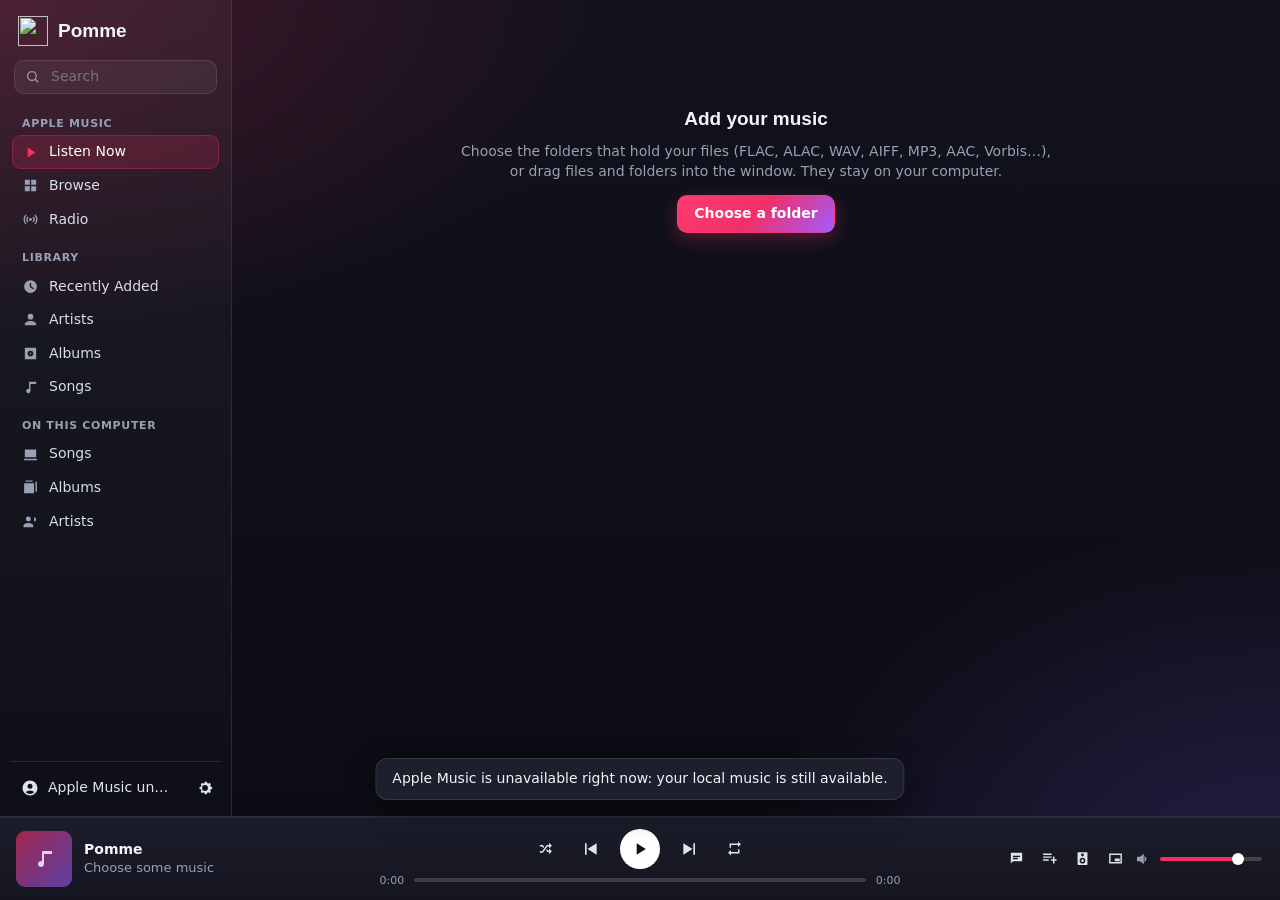
==== commit 341d9885: "Pomme 0.3.0 : 8 langues / 8 languages" ====
--- a/ui/index.html
+++ b/ui/index.html
@@ -113,6 +113,8 @@
 <div id="auth" hidden><div class="auth-bar"><span>Connexion à Apple Music — passkey iPhone, Windows Hello ou mot de passe</span><button class="btn" id="auth-cancel">Annuler</button></div></div>
 
 <div id="toast" hidden></div>
+<script src="textes-chargeur.js"></script>
+<script src="langue.js"></script>
 <script src="app.js"></script>
 </body>
 </html>
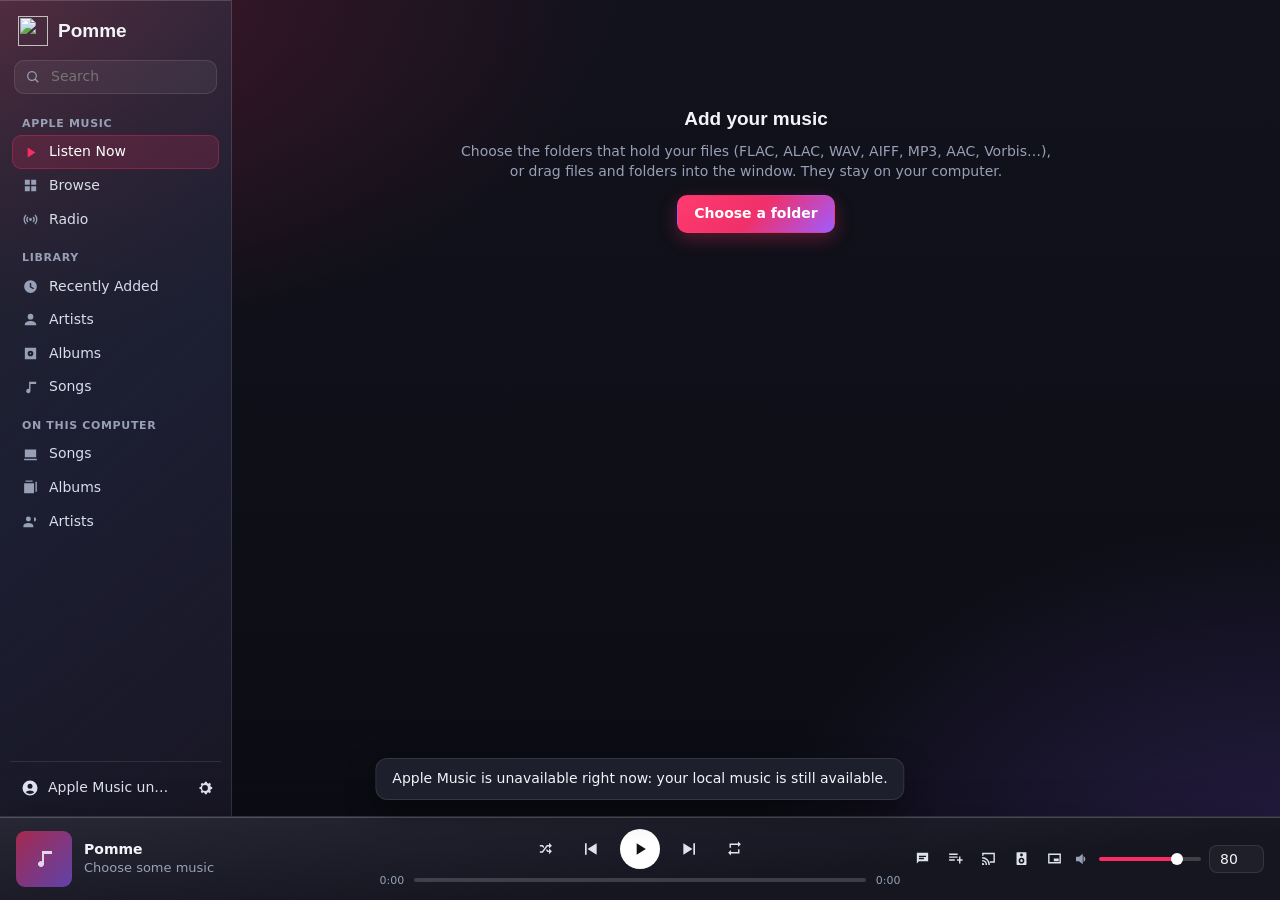
==== commit 806e795b: "feat: improve playback, lyrics, playlists and add network audio" ====
--- a/ui/index.html
+++ b/ui/index.html
@@ -66,9 +66,10 @@
   <div class="extras">
     <button id="lyrics-btn" class="ghost icon small" title="Paroles"><svg viewBox="0 0 24 24"><path d="M4 4h16v12H7l-3 3V4zm3 4v2h10V8H7zm0 3v2h7v-2H7z"/></svg></button>
     <button id="queue-btn" class="ghost icon small" title="À suivre"><svg viewBox="0 0 24 24"><path d="M3 5h12v2H3zm0 4h12v2H3zm0 4h8v2H3zm14 0v-4h2v4h3v2h-3v4h-2v-4h-3v-2z"/></svg></button>
+    <button id="cast-btn" class="ghost icon small" title="AirPlay / Chromecast" aria-label="AirPlay / Chromecast"><svg viewBox="0 0 24 24"><path d="M3 4h18v14h-7v-2h5V6H5v2H3V4zm0 6a11 11 0 0 1 11 11h-2a9 9 0 0 0-9-9v-2zm0 4a7 7 0 0 1 7 7H8a5 5 0 0 0-5-5v-2zm0 4a3 3 0 0 1 3 3H3v-3z"/></svg></button>
     <button id="out-btn" class="ghost icon small" title="Sortie audio (haut-parleurs, casque, Bluetooth)"><svg viewBox="0 0 24 24"><path d="M6 3h12a1 1 0 0 1 1 1v16a1 1 0 0 1-1 1H6a1 1 0 0 1-1-1V4a1 1 0 0 1 1-1zm6 2a2 2 0 1 0 0 4 2 2 0 0 0 0-4zm0 6a4 4 0 1 0 0 8 4 4 0 0 0 0-8zm0 2.2a1.8 1.8 0 1 1 0 3.6 1.8 1.8 0 0 1 0-3.6z"/></svg></button>
     <button id="mini-btn" class="ghost icon small" title="Mini-lecteur"><svg viewBox="0 0 24 24"><path d="M3 5h18v14H3zm2 2v10h14V7zm6 5h7v4h-7z"/></svg></button>
-    <div class="vol"><svg viewBox="0 0 24 24" class="vol-ico"><path d="M4 9h4l5-4v14l-5-4H4zm12.5 3a4.5 4.5 0 0 0-2.5-4v8a4.5 4.5 0 0 0 2.5-4z"/></svg><input id="vol" type="range" min="0" max="1" step="0.01" title="Volume"></div>
+    <div class="vol"><svg viewBox="0 0 24 24" class="vol-ico"><path d="M4 9h4l5-4v14l-5-4H4zm12.5 3a4.5 4.5 0 0 0-2.5-4v8a4.5 4.5 0 0 0 2.5-4z"/></svg><input id="vol" data-volume type="range" aria-label="Volume" min="0" max="1" step="0.01" title="Volume"><input data-volume class="volume-number" type="number" min="0" max="100" step="1" aria-label="Volume de 0 à 100" title="Volume de 0 à 100"></div>
   </div>
 </footer>
 
@@ -87,6 +88,8 @@
       <button class="ghost icon" data-act="next" title="Suivant"><svg viewBox="0 0 24 24"><path d="M16 5h2v14h-2zM4 5v14l11-7z"/></svg></button>
       <button class="ghost icon" data-act="repeat" title="Répéter"><svg viewBox="0 0 24 24"><path d="M7 7h10v3l4-4-4-4v3H5v6h2V7zm10 10H7v-3l-4 4 4 4v-3h12v-6h-2v4z"/></svg></button>
     </div>
+    <button class="btn" id="np-cast">AirPlay / Chromecast</button>
+    <div class="vol fullscreen-volume"><span class="vol-ico" aria-hidden="true">♪</span><input data-volume type="range" min="0" max="1" step="0.01" aria-label="Volume" title="Volume"><input data-volume class="volume-number" type="number" min="0" max="100" step="1" aria-label="Volume de 0 à 100" title="Volume de 0 à 100"></div>
   </div>
   <div class="np-right">
     <div class="tabs np-tabs"><button data-np="lyrics">Paroles</button><button data-np="queue">À suivre</button></div>
@@ -112,6 +115,15 @@
 <!-- connexion Apple (la page d'Apple s'affiche au centre, par-dessus) -->
 <div id="auth" hidden><div class="auth-bar"><span>Connexion à Apple Music — passkey iPhone, Windows Hello ou mot de passe</span><button class="btn" id="auth-cancel">Annuler</button></div></div>
 
+<dialog id="network-dialog" class="network-dialog">
+  <div class="row-head"><h2>AirPlay / Chromecast</h2><button class="ghost icon" id="network-close" aria-label="Fermer">✕</button></div>
+  <p class="muted">Diffusion intégrée expérimentale · Windows 11 requis. Les appareils doivent être sur le même réseau local.</p>
+  <p class="muted">AirPlay : association temporaire uniquement ; les appareils exigeant un PIN ne sont pas encore compatibles. Chromecast : récepteur audio WAV requis. Les contenus protégés peuvent rester silencieux.</p>
+  <p class="muted">Le son reste aussi sur le PC. La diffusion peut avoir un décalage avec les paroles.</p>
+  <div class="actions"><button class="btn primary" id="network-scan">Rechercher les appareils</button><button class="btn" id="network-stop">Arrêter la diffusion</button></div>
+  <p id="network-status" role="status" aria-live="polite"></p>
+  <div id="network-devices"></div>
+</dialog>
 <div id="toast" hidden></div>
 <script src="textes-chargeur.js"></script>
 <script src="langue.js"></script>
--- a/ui/style.css
+++ b/ui/style.css
@@ -238,14 +238,16 @@
 
 /* paroles : aucune mise à l'échelle (pas de chevauchement entre lignes) */
 .lyrics { padding: 32vh 0 40vh; }
-.lyrics .l { margin: 0 0 .7em; font: 700 22px/1.3 "Segoe UI Variable Display", "Segoe UI", sans-serif; color: rgba(255, 255, 255, .34); cursor: pointer; transition: color .3s; overflow-wrap: anywhere; }
+.lyrics .l { margin: 0 0 .7em; font: 700 calc(22px * var(--lyric-scale, 1))/1.3 "Segoe UI Variable Display", "Segoe UI", sans-serif; color: rgba(255, 255, 255, .34); cursor: pointer; transition: color .3s; overflow-wrap: anywhere; }
 .lyrics .l:hover { color: rgba(255, 255, 255, .6); }
 .lyrics .l.past { color: rgba(255, 255, 255, .48); }
 .lyrics .l.on { color: #fff; }
 .lyrics .l.timed.on { color: rgba(255, 255, 255, .42); }
-.lyrics .w { color: inherit; }
-.lyrics .l.on .w.sung { color: #fff; }
-.lyrics .l.on .w.cur { color: transparent; background: linear-gradient(90deg, #fff var(--p, 0%), rgba(255, 255, 255, .42) calc(var(--p, 0%) + 8%)); -webkit-background-clip: text; background-clip: text; }
+.lyrics .w { position: relative; display: inline-block; white-space: pre; color: inherit; }
+.lyrics .l.on .w { color: rgba(255, 255, 255, .42); }
+.lyrics .w::after { content: attr(data-text); position: absolute; inset: 0; color: #fff; pointer-events: none; clip-path: inset(0 calc(100% - var(--p, 0%)) 0 0); visibility: hidden; }
+.lyrics .l.on .w::after { visibility: visible; }
+.lyrics .l.on .w.sung::after { clip-path: inset(0); }
 .lyrics .bgv { display: block; font-size: .68em; font-weight: 600; margin-top: .25em; }
 .lyrics .gap { letter-spacing: .4em; }
 .lyrics.plain .l { font-size: 17px; font-weight: 600; color: #dfe3ee; cursor: default; }
@@ -278,7 +280,7 @@
 /* couche à part : le fondu (mask) est appliqué par la carte graphique, le remplissage des mots ne repeint pas toute la zone */
 .np-lyrics { flex: 1; min-height: 0; overflow-y: auto; scrollbar-width: none; will-change: transform; -webkit-mask-image: linear-gradient(180deg, transparent, #000 14%, #000 80%, transparent); }
 .np-lyrics::-webkit-scrollbar { display: none; }
-.np-lyrics .lyrics .l { font-size: clamp(22px, 2.9vw, 40px); }
+.np-lyrics .lyrics .l { font-size: calc(clamp(22px, 2.9vw, 40px) * var(--lyric-scale, 1)); }
 @media (orientation: portrait), (max-width: 760px) {
   #np { grid-template-columns: minmax(0, 1fr); grid-template-rows: auto minmax(0, 1fr); align-items: stretch; }
   .np-left { flex-direction: row; flex-wrap: wrap; justify-content: center; gap: 12px 18px; }
@@ -286,7 +288,7 @@
   .np-meta { text-align: left; flex: 1 1 200px; }
   .np-left .seek, .buttons.big { flex-basis: 100%; }
   .np-lyrics .lyrics { padding: 12vh 0 30vh; }
-  .np-lyrics .lyrics .l { font-size: clamp(20px, 5vw, 32px); }
+  .np-lyrics .lyrics .l { font-size: calc(clamp(20px, 5vw, 32px) * var(--lyric-scale, 1)); }
 }
 
 /* ── mini-lecteur ───────────────────────────────────────────────────── */
@@ -388,3 +390,43 @@
 }
 @media (max-height: 520px) { :root { --player: 68px; } #np-cover { width: 46px; height: 46px; } }
 @media (prefers-reduced-motion: reduce) { * { transition: none !important; animation-duration: .01ms !important; scroll-behavior: auto !important; } }
+
+/* Reflets statiques : pas de backdrop-filter sur les grandes zones défilantes. */
+body[data-theme=glass] #side, body[data-theme=glass] #panel {
+  background: linear-gradient(140deg, rgba(211, 226, 255, .10), rgba(31, 33, 54, .86) 50%, rgba(92, 75, 125, .16));
+  box-shadow: inset 0 1px rgba(255, 255, 255, .16);
+}
+body[data-theme=glass] #player { background: linear-gradient(175deg, #272735, #151620 65%); box-shadow: inset 0 1px rgba(255,255,255,.20), 0 -8px 32px #0002; }
+body[data-theme=glass] .glass, body[data-theme=glass] .tabs { background: linear-gradient(140deg, #ffffff14, #ffffff05 60%, #c6adff0d); box-shadow: inset 0 1px #ffffff20, inset 0 -1px #ffffff05; }
+body[data-theme=midnight] #ambient { background: #090b12; }
+body[data-theme=midnight] .np-bg img { opacity: .2; }
+body[data-theme=contrast] { --text: #fff; --soft: #eee; --dim: #d0d0d0; --line: #ffffff55; --faint: #ffffff16; --base: #000; }
+body[data-theme=contrast] #ambient, body[data-theme=contrast] #side, body[data-theme=contrast] #panel, body[data-theme=contrast] #player { background: #080808; }
+body[data-theme=contrast] .np-bg { opacity: .15; }
+body[data-theme=contrast] .lyrics .l { color: #aaa; }
+body[data-theme=contrast] .lyrics .l.on { color: #fff; }
+.track-filters { display: flex; flex-wrap: wrap; gap: 10px; align-items: center; padding: 12px; border-radius: 14px; margin-bottom: 14px; }
+.track-filters input { flex: 1 1 180px; min-width: 0; }
+.tracks.filtered .grip { visibility: hidden; pointer-events: none; }
+.volume-number { width: 55px; height: 28px; border: 1px solid var(--line); border-radius: 8px; background: #ffffff0a; text-align: center; padding: 2px; font-variant-numeric: tabular-nums; }
+.vol [type=range] { background: linear-gradient(90deg, var(--accent) var(--v, 50%), #ffffff2e var(--v, 50%)); }
+.fullscreen-volume { width: min(100%, 360px); justify-content: center; }
+.fullscreen-volume [type=range] { flex: 1; min-width: 50px; }
+button:focus-visible, input:focus-visible, select:focus-visible { outline: 2px solid var(--accent); outline-offset: 3px; }
+body.less-motion * { transition: none !important; scroll-behavior: auto !important; }
+@media (max-width: 900px) {
+  .vol.open .volume-number { display: block; position: absolute; right: 0; bottom: 75px; background: #20212f; }
+  .fullscreen-volume input { display: block; position: static; }
+}
+@media (max-height: 740px) and (min-width: 761px) {
+  #np-big { width: min(100%, 38vh, 400px); }
+  .np-left { gap: 12px; }
+}
+
+.network-dialog { width: min(600px, calc(100vw - 32px)); max-height: calc(100vh - 40px); overflow-y: auto; color: var(--text); background: #171923; border: 1px solid var(--line); border-radius: 20px; padding: 24px; box-shadow: 0 24px 80px #0008; }
+.network-dialog::backdrop { background: #05060aab; }
+.network-dialog .actions { flex-wrap: wrap; }
+.network-device { display: flex; align-items: center; justify-content: space-between; gap: 12px; width: 100%; margin-top: 10px; padding: 14px; border-radius: 12px; text-align: left; }
+.network-device span { overflow-wrap: anywhere; }
+.network-device small { color: var(--soft); }
+button:disabled { opacity: .55; cursor: wait; }
